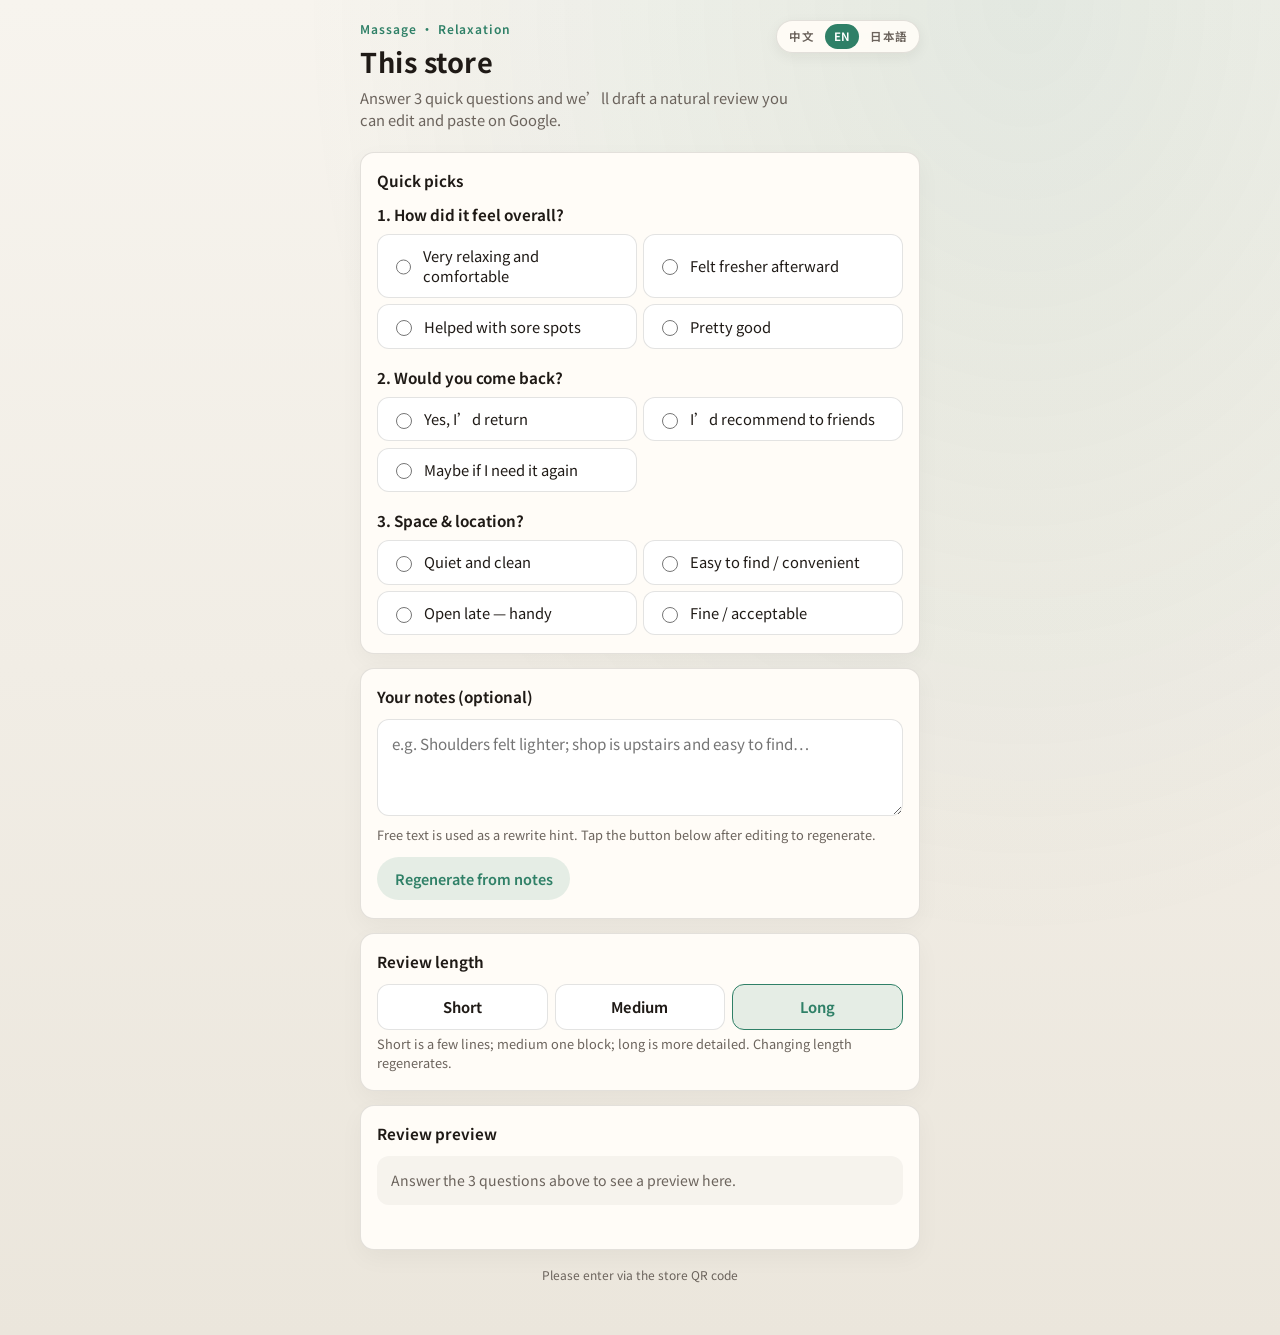
==== massage.html @ e4bf6355 "Fix live Gemini: new AQ key, 3.x models, x-goog-api-key auth. Online Pages still used the old key an" ====
<!DOCTYPE html>
<html lang="zh-CN">
<head>
  <meta charset="UTF-8">
  <meta name="viewport" content="width=device-width, initial-scale=1.0">
  <meta name="robots" content="noindex,nofollow">
  <title>评论辅助</title>
  <link rel="preconnect" href="https://fonts.googleapis.com">
  <link rel="preconnect" href="https://fonts.gstatic.com" crossorigin>
  <link href="https://fonts.googleapis.com/css2?family=Noto+Sans+SC:wght@400;500;600;700&family=Noto+Sans+JP:wght@400;500;600;700&display=swap" rel="stylesheet">
  <link rel="stylesheet" href="css/styles.css">
</head>
<body>
  <div class="shell">
    <div class="lang-switch" id="langSwitch" role="group" aria-label="语言">
      <button type="button" data-lang="zh" aria-pressed="true">中文</button>
      <button type="button" data-lang="en" aria-pressed="false">EN</button>
      <button type="button" data-lang="ja" aria-pressed="false">日本語</button>
    </div>

    <header class="top">
      <p class="eyebrow" id="typeLabel">按摩・放松</p>
      <h1 id="storeName">本店</h1>
      <p class="sub" id="pageSub">多选几项（含来访目的、同行），帮你写成更长、更具体的评价。可手改，再复制去谷歌粘贴。</p>
    </header>

    <section class="card">
      <h2 id="hQuick">快速选择</h2>
      <form id="questionForm"></form>
    </section>

    <section class="card">
      <h2 id="hImpression">你的印象（可选）</h2>
      <textarea id="freeNote" placeholder="例如：肩颈按完轻松不少，店在楼上好找…" rows="3"></textarea>
      <p class="hint" id="noteHint">自由输入会当作改写参考。改完后点下面按钮才会按印象重写。</p>
      <div class="actions">
        <button type="button" class="btn btn-ghost" id="btnRegenNote">按印象重新生成</button>
      </div>
    </section>

    <section class="card">
      <h2 id="hLength">评论长度</h2>
      <div class="len-switch" id="lengthSwitch" role="group" aria-label="评论长度">
        <button type="button" data-length="short">短</button>
        <button type="button" data-length="medium">中</button>
        <button type="button" data-length="long" class="is-active" aria-pressed="true">长</button>
      </div>
      <p class="hint" id="lengthHint">短约几句，中等一段，长评更具体。改长度会重新生成。</p>
    </section>

    <section class="card">
      <h2 id="hPreview">评论预览</h2>
      <p id="previewHint">请先答完上面全部问题，预览会出现在这里。</p>
      <div id="previewPanel" hidden>
        <textarea id="previewText" rows="7" aria-label="评论正文，可手动修改"></textarea>
        <p class="hint" id="previewEditHint">可直接改字。不满意就点「换一版话术」，每次都会换说法。</p>
        <div class="actions">
          <button type="button" class="btn btn-ghost" id="btnRegen">换一版话术</button>
          <button type="button" class="btn btn-primary" id="btnCopy">复制评论</button>
          <button type="button" class="btn btn-secondary" id="btnOpen">打开评论页</button>
        </div>
      </div>
      <p class="status" id="genStatus" aria-live="polite"></p>
    </section>

    <p class="foot-note" id="footNote">请使用门店二维码进入</p>
  </div>

  <script src="js/config.js?v=20260723d"></script>
  <script src="js/i18n.js?v=20260723d"></script>
  <script src="js/generate.js?v=20260723d"></script>
  <script src="js/app.js?v=20260723d"></script>
  <script>
    ReviewAssistApp.init("massage");
  </script>
</body>
</html>
---- css/styles.css ----
:root {
  --bg: #f3f0ea;
  --card: #fffcf7;
  --ink: #1f1a16;
  --muted: #6b635c;
  --line: rgba(31, 26, 22, 0.12);
  --accent: #2f8067;
  --accent-soft: rgba(47, 128, 103, 0.12);
  --danger: #b33b2e;
  --radius: 14px;
  --font: "Noto Sans SC", "Noto Sans JP", "PingFang SC", "Hiragino Sans", "Microsoft YaHei", sans-serif;
}

* {
  box-sizing: border-box;
}

html,
body {
  margin: 0;
  min-height: 100%;
  font-family: var(--font);
  color: var(--ink);
  background:
    radial-gradient(ellipse at 80% 0%, rgba(47, 128, 103, 0.1), transparent 50%),
    linear-gradient(180deg, #f7f4ee 0%, #ebe6dc 100%);
}

body {
  padding: 1.25rem 1rem 2.5rem;
}

.shell {
  position: relative;
  width: min(560px, 100%);
  margin: 0 auto;
}

.lang-switch {
  position: absolute;
  top: 0;
  right: 0;
  z-index: 2;
  display: inline-flex;
  align-items: center;
  gap: 0.15rem;
  padding: 0.2rem;
  border: 1px solid var(--line);
  border-radius: 999px;
  background: rgba(255, 252, 247, 0.92);
  backdrop-filter: blur(6px);
  box-shadow: 0 4px 14px rgba(31, 26, 22, 0.06);
}

.lang-switch button {
  appearance: none;
  border: 0;
  margin: 0;
  padding: 0.35rem 0.55rem;
  border-radius: 999px;
  background: transparent;
  color: var(--muted);
  font: inherit;
  font-size: 0.72rem;
  font-weight: 650;
  letter-spacing: 0.02em;
  cursor: pointer;
  line-height: 1.2;
}

.lang-switch button.is-active {
  background: var(--accent);
  color: #fff;
}

.top {
  margin-bottom: 1.25rem;
  padding-right: 7.5rem;
}

.eyebrow {
  margin: 0 0 0.35rem;
  font-size: 0.75rem;
  letter-spacing: 0.08em;
  color: var(--accent);
  font-weight: 600;
}

h1 {
  margin: 0;
  font-size: clamp(1.35rem, 5vw, 1.7rem);
  font-weight: 700;
  line-height: 1.35;
  letter-spacing: 0.02em;
}

.sub {
  margin: 0.45rem 0 0;
  color: var(--muted);
  font-size: 0.92rem;
  line-height: 1.55;
}

.card {
  background: var(--card);
  border: 1px solid var(--line);
  border-radius: var(--radius);
  padding: 1rem 1rem 1.1rem;
  margin-bottom: 0.9rem;
  box-shadow: 0 8px 24px rgba(31, 26, 22, 0.04);
}

.card h2 {
  margin: 0 0 0.75rem;
  font-size: 0.95rem;
  font-weight: 650;
}

.card-head {
  display: flex;
  align-items: center;
  justify-content: space-between;
  gap: 0.75rem;
  margin-bottom: 0.75rem;
}

.card-head h2 {
  margin: 0;
}

.btn-text {
  appearance: none;
  border: 0;
  background: transparent;
  color: var(--accent);
  font: inherit;
  font-size: 0.78rem;
  font-weight: 650;
  cursor: pointer;
  padding: 0.2rem 0;
  white-space: nowrap;
  text-decoration: underline;
  text-underline-offset: 0.15em;
}

.btn-text:active {
  opacity: 0.7;
}

.len-switch {
  display: grid;
  grid-template-columns: repeat(3, 1fr);
  gap: 0.45rem;
}

.len-switch button {
  appearance: none;
  border: 1px solid var(--line);
  border-radius: 12px;
  background: #fff;
  color: var(--ink);
  font: inherit;
  font-size: 0.92rem;
  font-weight: 650;
  padding: 0.7rem 0.5rem;
  cursor: pointer;
  transition: border-color 0.15s, background 0.15s, color 0.15s;
}

.len-switch button.is-active {
  border-color: var(--accent);
  background: var(--accent-soft);
  color: var(--accent);
}

.q-block {
  border: 0;
  margin: 0 0 1.1rem;
  padding: 0;
}

.q-block:last-child {
  margin-bottom: 0;
}

.q-block legend {
  padding: 0;
  margin-bottom: 0.55rem;
  font-size: 0.95rem;
  font-weight: 650;
}

.opt-grid {
  display: grid;
  gap: 0.4rem;
  grid-template-columns: 1fr 1fr;
}

@media (max-width: 420px) {
  .opt-grid {
    grid-template-columns: 1fr;
  }
}

.opt {
  display: flex;
  align-items: center;
  gap: 0.55rem;
  padding: 0.7rem 0.8rem;
  border: 1px solid var(--line);
  border-radius: 12px;
  background: #fff;
  cursor: pointer;
  transition: border-color 0.15s, background 0.15s;
}

.opt:has(input:checked) {
  border-color: var(--accent);
  background: var(--accent-soft);
}

.opt input {
  accent-color: var(--accent);
  width: 1rem;
  height: 1rem;
}

.opt span {
  font-size: 0.92rem;
  line-height: 1.35;
}

textarea {
  width: 100%;
  border: 1px solid var(--line);
  border-radius: 12px;
  padding: 0.75rem 0.85rem;
  font: inherit;
  font-size: 0.95rem;
  line-height: 1.55;
  resize: vertical;
  min-height: 88px;
  background: #fff;
  color: var(--ink);
}

textarea:focus {
  outline: 2px solid rgba(47, 128, 103, 0.35);
  border-color: var(--accent);
}

#previewText {
  min-height: 200px;
}

.hint {
  margin: 0.35rem 0 0;
  font-size: 0.8rem;
  color: var(--muted);
  line-height: 1.45;
}

.actions {
  display: flex;
  flex-wrap: wrap;
  gap: 0.5rem;
  margin-top: 0.75rem;
}

.btn {
  appearance: none;
  border: 0;
  border-radius: 999px;
  padding: 0.7rem 1.1rem;
  font: inherit;
  font-size: 0.9rem;
  font-weight: 600;
  cursor: pointer;
  transition: transform 0.12s, opacity 0.12s;
}

.btn:active {
  transform: scale(0.98);
}

.btn:disabled {
  opacity: 0.45;
  cursor: not-allowed;
}

.btn-primary {
  background: var(--accent);
  color: #fff;
}

.btn-secondary {
  background: #fff;
  color: var(--ink);
  border: 1px solid var(--line);
}

.btn-ghost {
  background: var(--accent-soft);
  color: var(--accent);
}

.btn.pulse {
  box-shadow: 0 0 0 3px rgba(47, 128, 103, 0.22);
}

.status {
  min-height: 1.25rem;
  margin: 0.45rem 0 0;
  font-size: 0.8rem;
  color: var(--muted);
}

.status.is-error {
  color: var(--danger);
}

.foot-note {
  margin-top: 1rem;
  text-align: center;
  font-size: 0.75rem;
  color: var(--muted);
}

#previewHint {
  margin: 0;
  padding: 0.85rem;
  border-radius: 12px;
  background: rgba(31, 26, 22, 0.04);
  color: var(--muted);
  font-size: 0.88rem;
  line-height: 1.5;
}
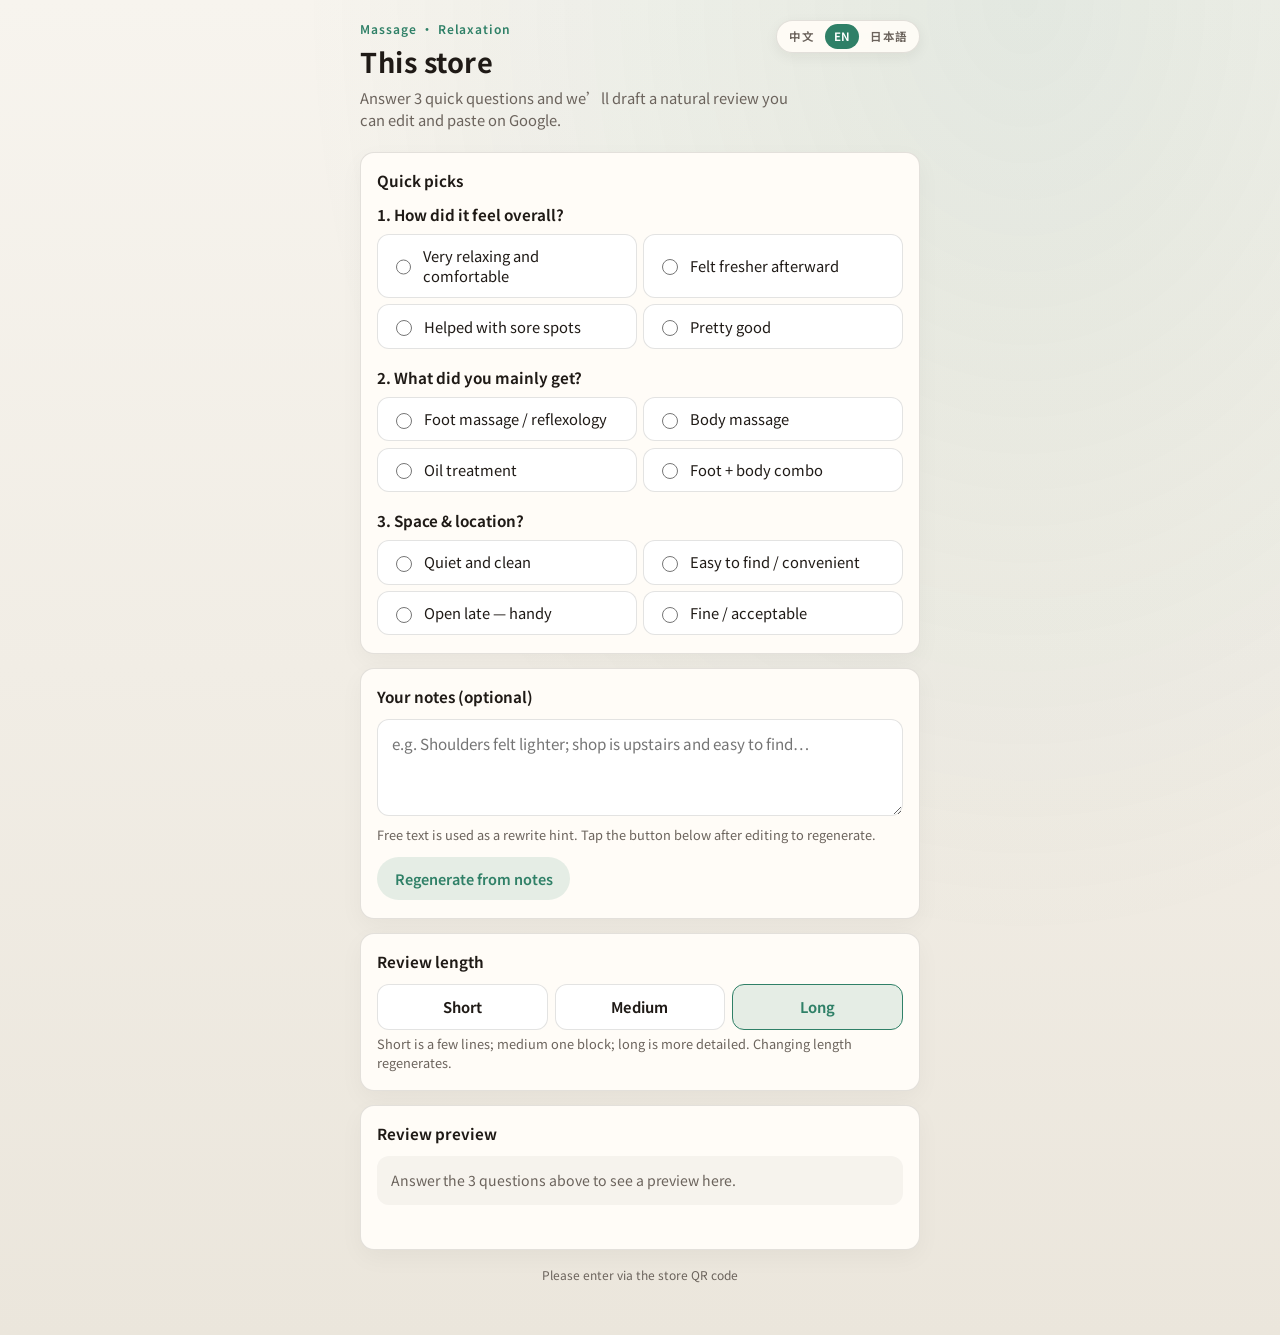
==== commit e9705502: "Stop exposing Gemini key on GitHub Pages; add Cloudflare proxy. Public AQ auth keys get leak-blocked" ====
--- a/massage.html
+++ b/massage.html
@@ -66,10 +66,16 @@
     <p class="foot-note" id="footNote">请使用门店二维码进入</p>
   </div>
 
-  <script src="js/config.js?v=20260723d"></script>
-  <script src="js/i18n.js?v=20260723d"></script>
-  <script src="js/generate.js?v=20260723d"></script>
-  <script src="js/app.js?v=20260723d"></script>
+  <script src="js/config.js?v=20260723e"></script>
+  <script>
+    // 仅本地加载私密 Key；GitHub Pages 用 geminiProxyUrl，不请求 config.local.js
+    if (!/github\.io$/i.test(location.hostname)) {
+      document.write('<script src="js/config.local.js?v=20260723e"><\/script>');
+    }
+  </script>
+  <script src="js/i18n.js?v=20260723e"></script>
+  <script src="js/generate.js?v=20260723e"></script>
+  <script src="js/app.js?v=20260723e"></script>
   <script>
     ReviewAssistApp.init("massage");
   </script>
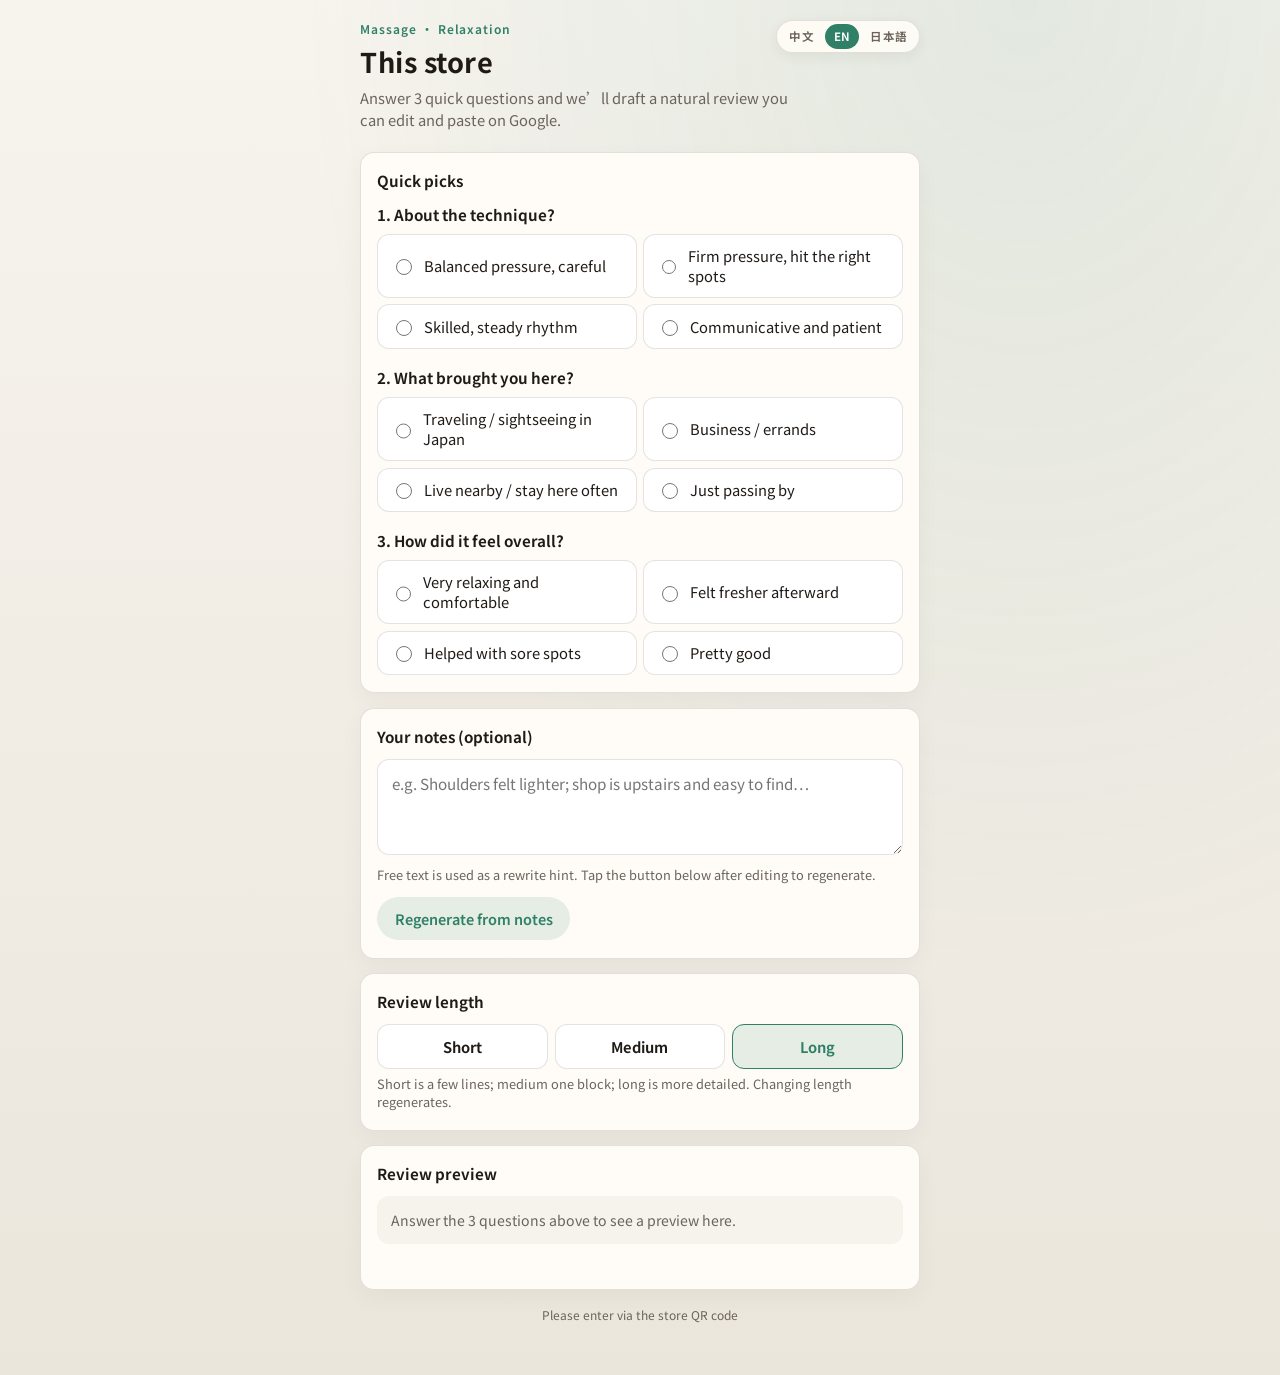
==== commit cc1cd5b7: "Restore direct Gemini key on Pages and strip request Referer. Aim to match local success path so the" ====
--- a/massage.html
+++ b/massage.html
@@ -66,16 +66,16 @@
     <p class="foot-note" id="footNote">请使用门店二维码进入</p>
   </div>
 
-  <script src="js/config.js?v=20260723e"></script>
+  <script src="js/config.js?v=20260723f"></script>
   <script>
     // 仅本地加载私密 Key；GitHub Pages 用 geminiProxyUrl，不请求 config.local.js
     if (!/github\.io$/i.test(location.hostname)) {
-      document.write('<script src="js/config.local.js?v=20260723e"><\/script>');
+      document.write('<script src="js/config.local.js?v=20260723f"><\/script>');
     }
   </script>
-  <script src="js/i18n.js?v=20260723e"></script>
-  <script src="js/generate.js?v=20260723e"></script>
-  <script src="js/app.js?v=20260723e"></script>
+  <script src="js/i18n.js?v=20260723f"></script>
+  <script src="js/generate.js?v=20260723f"></script>
+  <script src="js/app.js?v=20260723f"></script>
   <script>
     ReviewAssistApp.init("massage");
   </script>
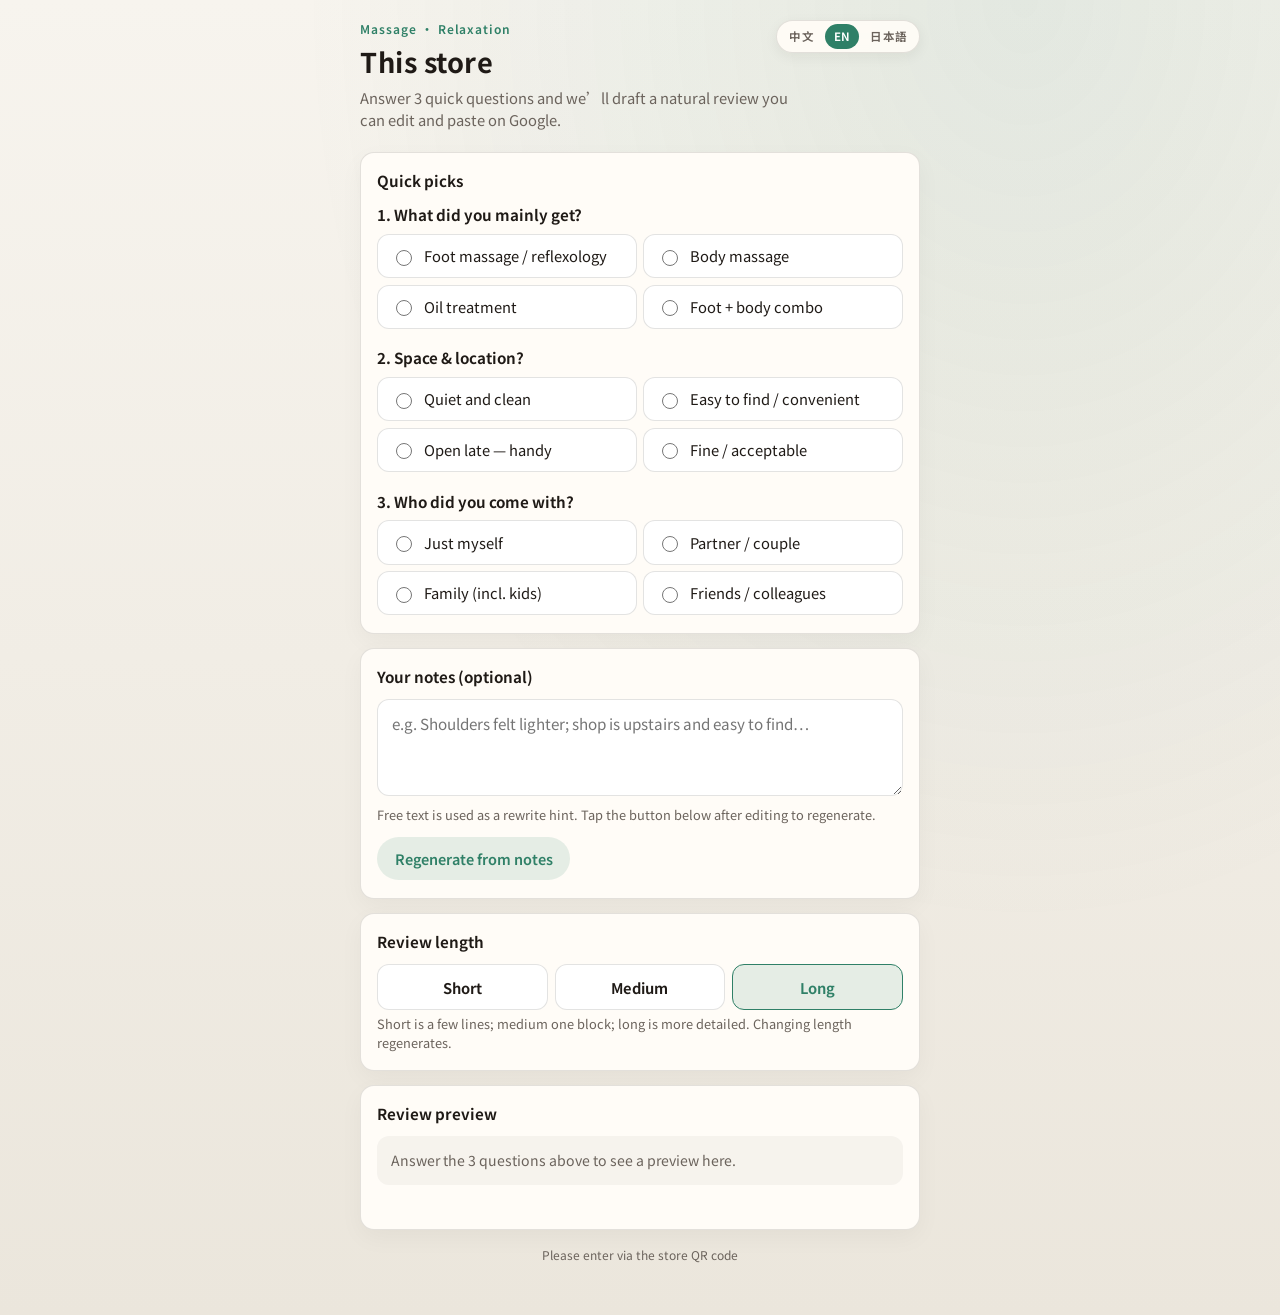
==== commit 4601608a: "Add Google Apps Script proxy path required for GitHub Pages Gemini. Browser Origin on github.io is r" ====
--- a/massage.html
+++ b/massage.html
@@ -66,16 +66,16 @@
     <p class="foot-note" id="footNote">请使用门店二维码进入</p>
   </div>
 
-  <script src="js/config.js?v=20260723f"></script>
+  <script src="js/config.js?v=20260723g"></script>
   <script>
     // 仅本地加载私密 Key；GitHub Pages 用 geminiProxyUrl，不请求 config.local.js
     if (!/github\.io$/i.test(location.hostname)) {
-      document.write('<script src="js/config.local.js?v=20260723f"><\/script>');
+      document.write('<script src="js/config.local.js?v=20260723g"><\/script>');
     }
   </script>
-  <script src="js/i18n.js?v=20260723f"></script>
-  <script src="js/generate.js?v=20260723f"></script>
-  <script src="js/app.js?v=20260723f"></script>
+  <script src="js/i18n.js?v=20260723g"></script>
+  <script src="js/generate.js?v=20260723g"></script>
+  <script src="js/app.js?v=20260723g"></script>
   <script>
     ReviewAssistApp.init("massage");
   </script>
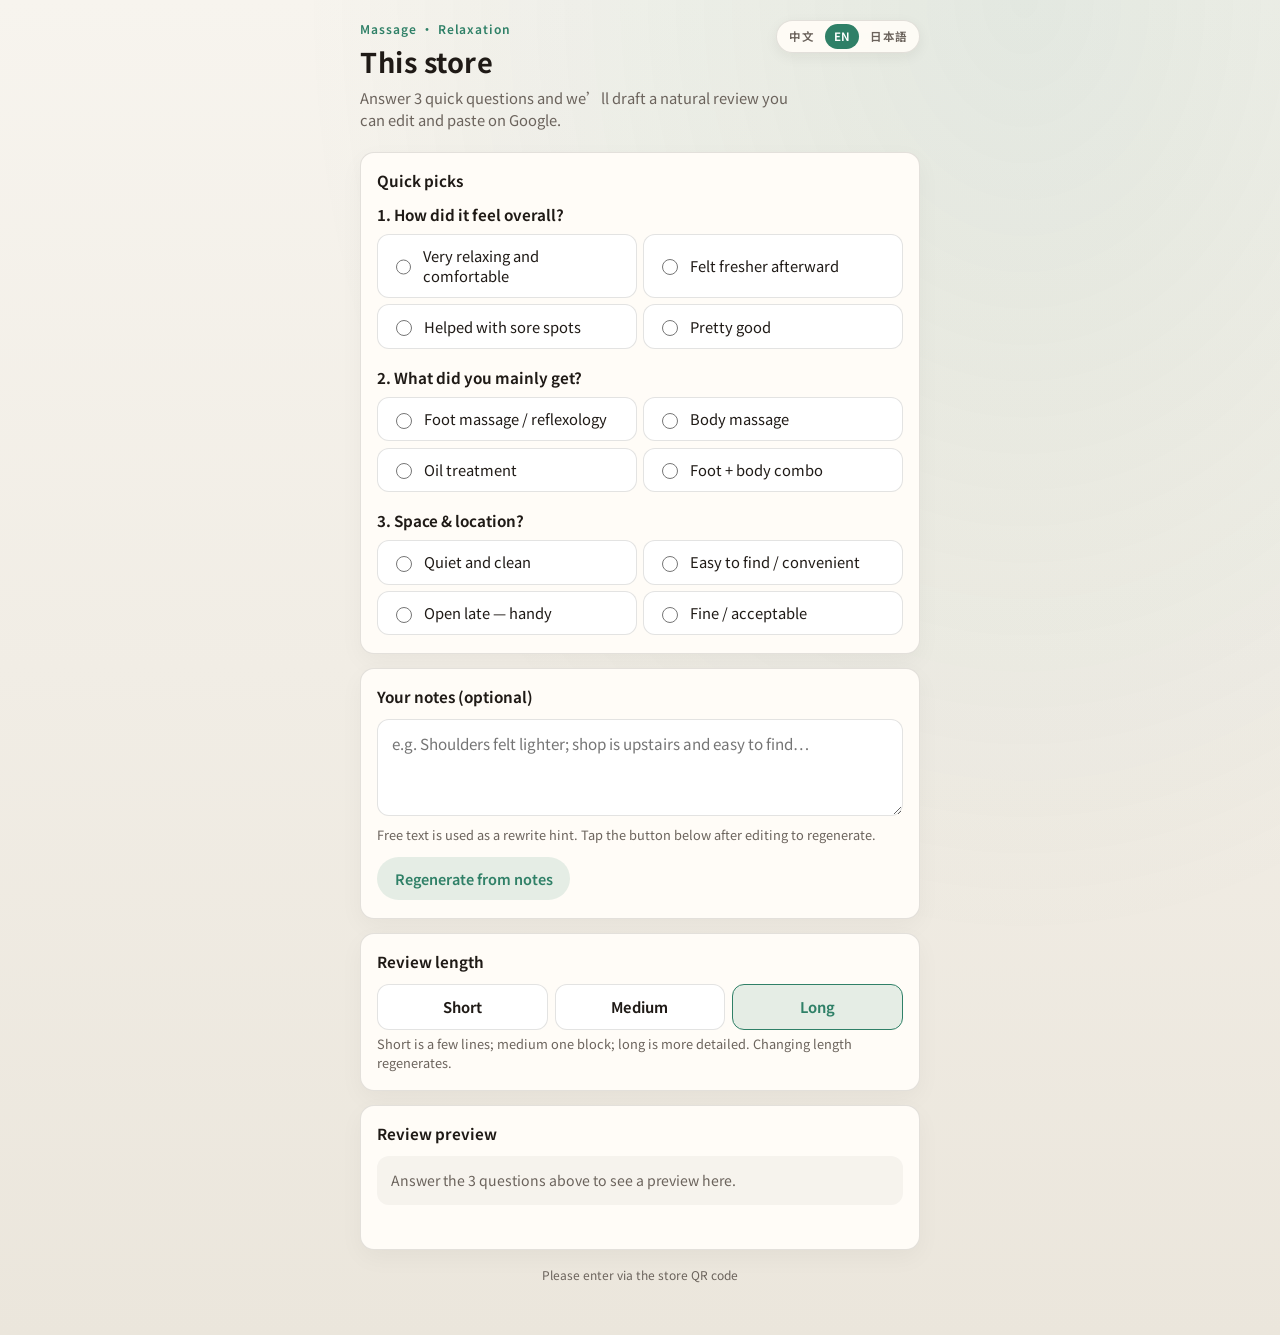
==== commit 29894c78: "Add Vercel Gemini proxy API for online review generation. GitHub Pages cannot call Gemini directly; " ====
--- a/massage.html
+++ b/massage.html
@@ -66,16 +66,16 @@
     <p class="foot-note" id="footNote">请使用门店二维码进入</p>
   </div>
 
-  <script src="js/config.js?v=20260723g"></script>
+  <script src="js/config.js?v=20260723h"></script>
   <script>
     // 仅本地加载私密 Key；GitHub Pages 用 geminiProxyUrl，不请求 config.local.js
     if (!/github\.io$/i.test(location.hostname)) {
-      document.write('<script src="js/config.local.js?v=20260723g"><\/script>');
+      document.write('<script src="js/config.local.js?v=20260723h"><\/script>');
     }
   </script>
-  <script src="js/i18n.js?v=20260723g"></script>
-  <script src="js/generate.js?v=20260723g"></script>
-  <script src="js/app.js?v=20260723g"></script>
+  <script src="js/i18n.js?v=20260723h"></script>
+  <script src="js/generate.js?v=20260723h"></script>
+  <script src="js/app.js?v=20260723h"></script>
   <script>
     ReviewAssistApp.init("massage");
   </script>
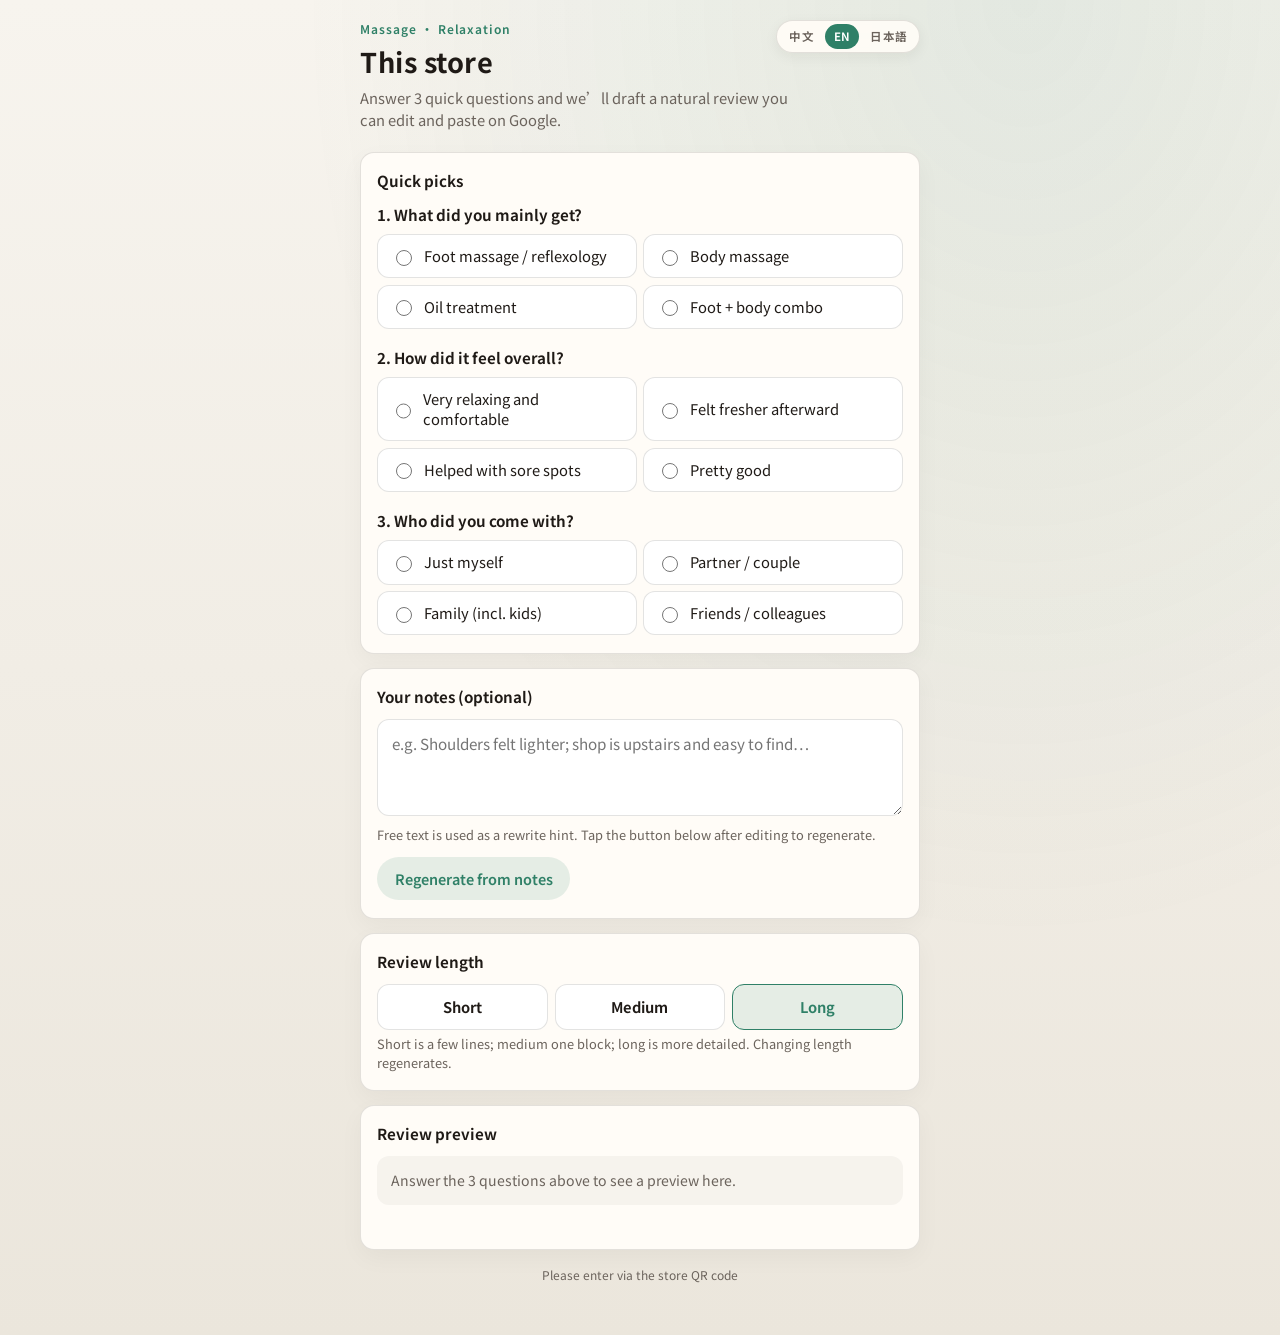
==== commit b66d2d7f: "Revert today's proxy experiments; restore direct Gemini setup. Return to the pre-proxy state (3.x mo" ====
--- a/massage.html
+++ b/massage.html
@@ -66,16 +66,10 @@
     <p class="foot-note" id="footNote">请使用门店二维码进入</p>
   </div>
 
-  <script src="js/config.js?v=20260723h"></script>
-  <script>
-    // 仅本地加载私密 Key；GitHub Pages 用 geminiProxyUrl，不请求 config.local.js
-    if (!/github\.io$/i.test(location.hostname)) {
-      document.write('<script src="js/config.local.js?v=20260723h"><\/script>');
-    }
-  </script>
-  <script src="js/i18n.js?v=20260723h"></script>
-  <script src="js/generate.js?v=20260723h"></script>
-  <script src="js/app.js?v=20260723h"></script>
+  <script src="js/config.js?v=20260723d"></script>
+  <script src="js/i18n.js?v=20260723d"></script>
+  <script src="js/generate.js?v=20260723d"></script>
+  <script src="js/app.js?v=20260723d"></script>
   <script>
     ReviewAssistApp.init("massage");
   </script>
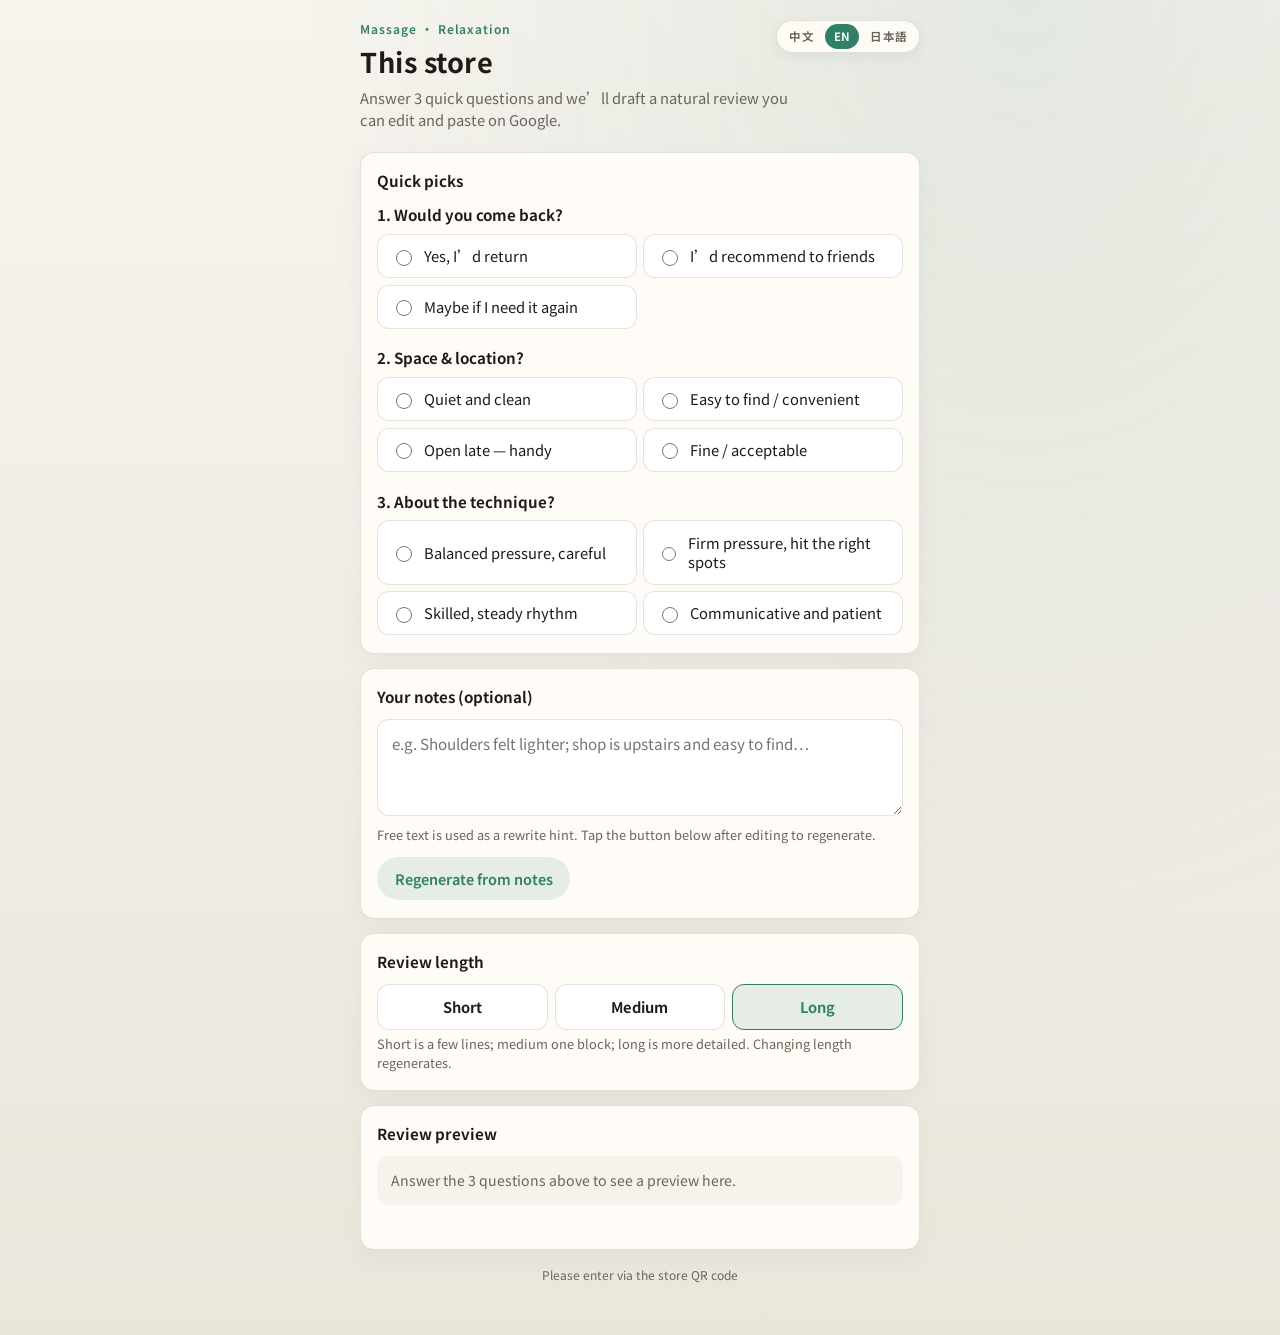
==== commit 6086a8a3: "Add Apps Script proxy path so GitHub Pages can use Gemini. Local keeps direct API key; online uses g" ====
--- a/massage.html
+++ b/massage.html
@@ -66,10 +66,10 @@
     <p class="foot-note" id="footNote">请使用门店二维码进入</p>
   </div>
 
-  <script src="js/config.js?v=20260723d"></script>
-  <script src="js/i18n.js?v=20260723d"></script>
-  <script src="js/generate.js?v=20260723d"></script>
-  <script src="js/app.js?v=20260723d"></script>
+  <script src="js/config.js?v=20260723online1"></script>
+  <script src="js/i18n.js?v=20260723online1"></script>
+  <script src="js/generate.js?v=20260723online1"></script>
+  <script src="js/app.js?v=20260723online1"></script>
   <script>
     ReviewAssistApp.init("massage");
   </script>
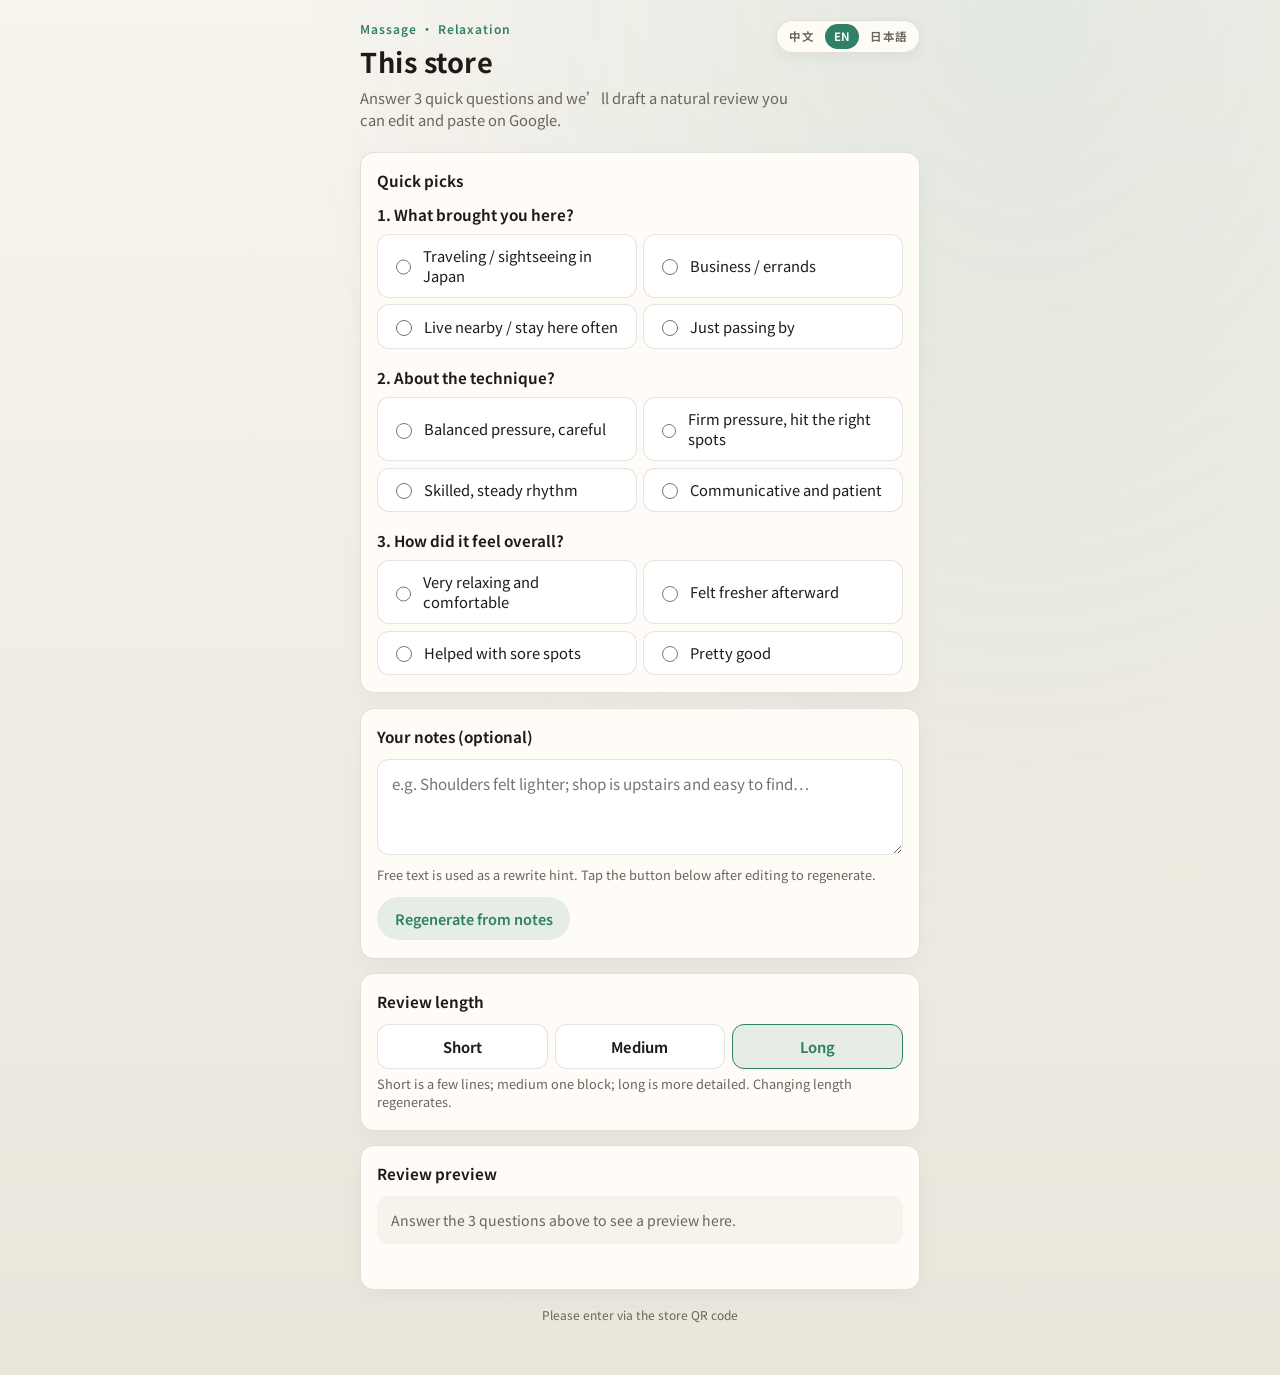
==== commit 4b1065e4: "Wire GitHub Pages to Apps Script Gemini proxy. Online calls use geminiProxyUrl; local still uses gem" ====
--- a/massage.html
+++ b/massage.html
@@ -66,10 +66,10 @@
     <p class="foot-note" id="footNote">请使用门店二维码进入</p>
   </div>
 
-  <script src="js/config.js?v=20260723online1"></script>
-  <script src="js/i18n.js?v=20260723online1"></script>
-  <script src="js/generate.js?v=20260723online1"></script>
-  <script src="js/app.js?v=20260723online1"></script>
+  <script src="js/config.js?v=20260723online2"></script>
+  <script src="js/i18n.js?v=20260723online2"></script>
+  <script src="js/generate.js?v=20260723online2"></script>
+  <script src="js/app.js?v=20260723online2"></script>
   <script>
     ReviewAssistApp.init("massage");
   </script>
